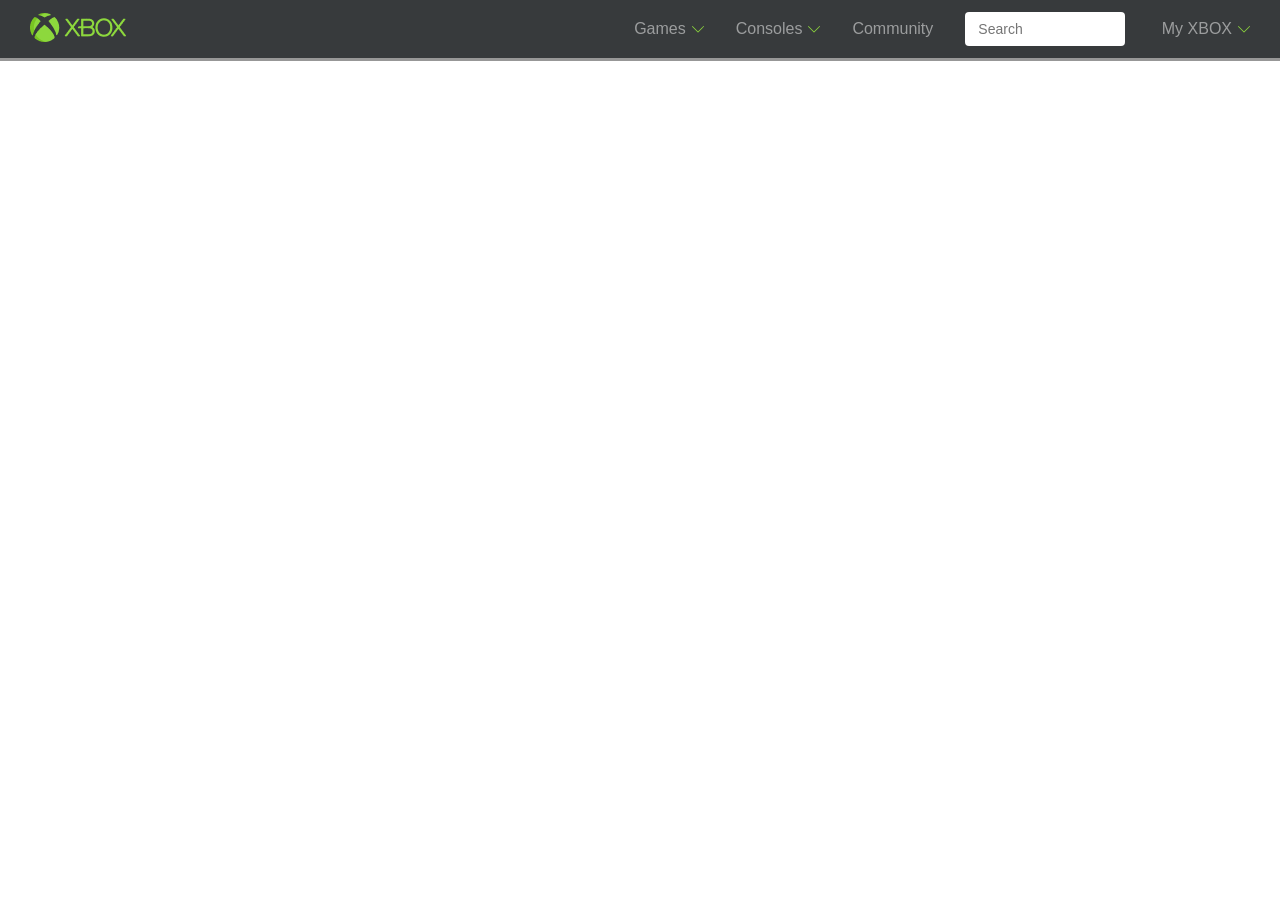
==== 2 работа/index.html @ 061c50a7 "Add files via upload" ====
<!DOCTYPE html>
<html lang="en">
<head>
  <meta charset="UTF-8">
  <meta name="viewport" content="width=device-width, initial-scale=1.0">
  <title>Гарипова</title>
  <link rel="stylesheet" href="style.css">
</head>
<body>
   <header>
      <div class="header-container">
        <a href="#"><img src="./img/logo.png" alt="" /></a>
        <ul class="nav-list">
          <li>
            <a href="#">Games</a><img src="./img/down-arrow.png" alt="" />
          </li>
          <li>
            <a href="#">Consoles</a><img src="./img/down-arrow.png" alt="" />
          </li>
          <li><a href="#">Community</a></li>
          <input
            type="text"
            class="search-input"
            name="username"
            placeholder="Search"
          />
          <li>
            <a href="#"><img src="./img/user.png" alt="" /> My XBOX</a>
            <img src="./img/down-arrow.png" alt="" />
          </li>
        </ul>
      </div>
    </header>
</body>
</html>
---- 2 работа/style.css ----
@font-face {
  font-family: "HelveticaNeueR";
  src: url(./fonts/HelveticaNeue-Roman.otf);
}
* {
  padding: 0;
  margin: 0;
  box-sizing: border-box;
}
:root {
  --font-family: "HelveticaNeueR", sans-serif;
}
.container {
  max-width: 1130px;
  padding: 0 10px;
  margin: 0 auto;
}
header {
  background: #373a3c;
  border-bottom: 3px solid #979797;
  padding: 12px 0;
  /* position: sticky; УБРАНО */
  /* top: 0; УБРАНО */
}
.header-container {
  max-width: 1300px;
  margin: 0 auto;
  padding: 0 30px;
  display: flex;
  align-items: center;
  justify-content: space-between;
  flex-wrap: wrap;
  gap: 20px;
}
.header-container li {
  display: flex;
  align-items: center;
  gap: 6px;
  cursor: pointer;
}
.header-container a {
  text-decoration: none;
  font-family: var(--font-family);
  font-weight: 400;
  font-size: 16px;
  line-height: 100%;
  color: rgba(255, 255, 255, 0.5);
}
.nav-list {
  display: flex;
  align-items: center;
  gap: 32px;
  list-style: none;
  flex-wrap: wrap;
}
.search-input {
  border: 1px solid rgba(255, 255, 255, 0.2);
  border-radius: 4px;
  padding: 8px 12px;
  font-family: var(--font-family);
  font-size: 14px;
  color: white;
  outline: none;
  width: 160px;
}
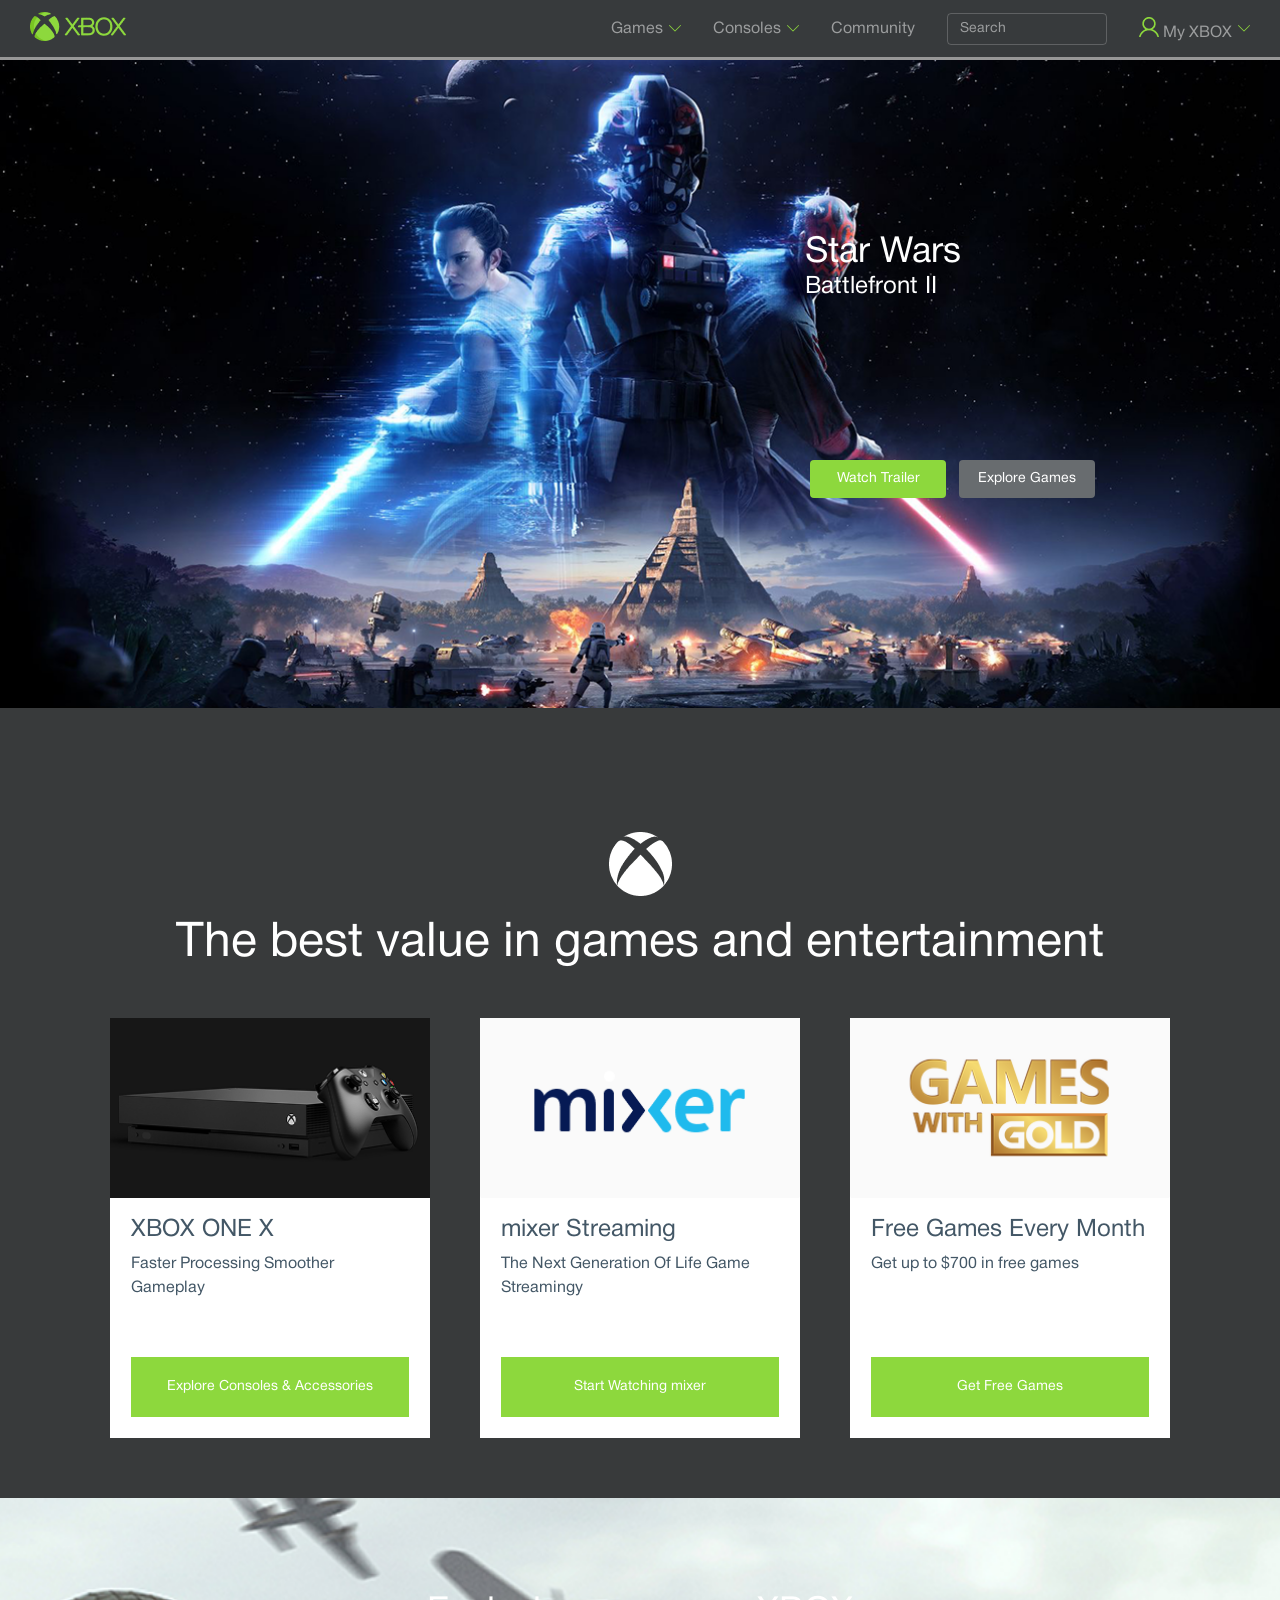
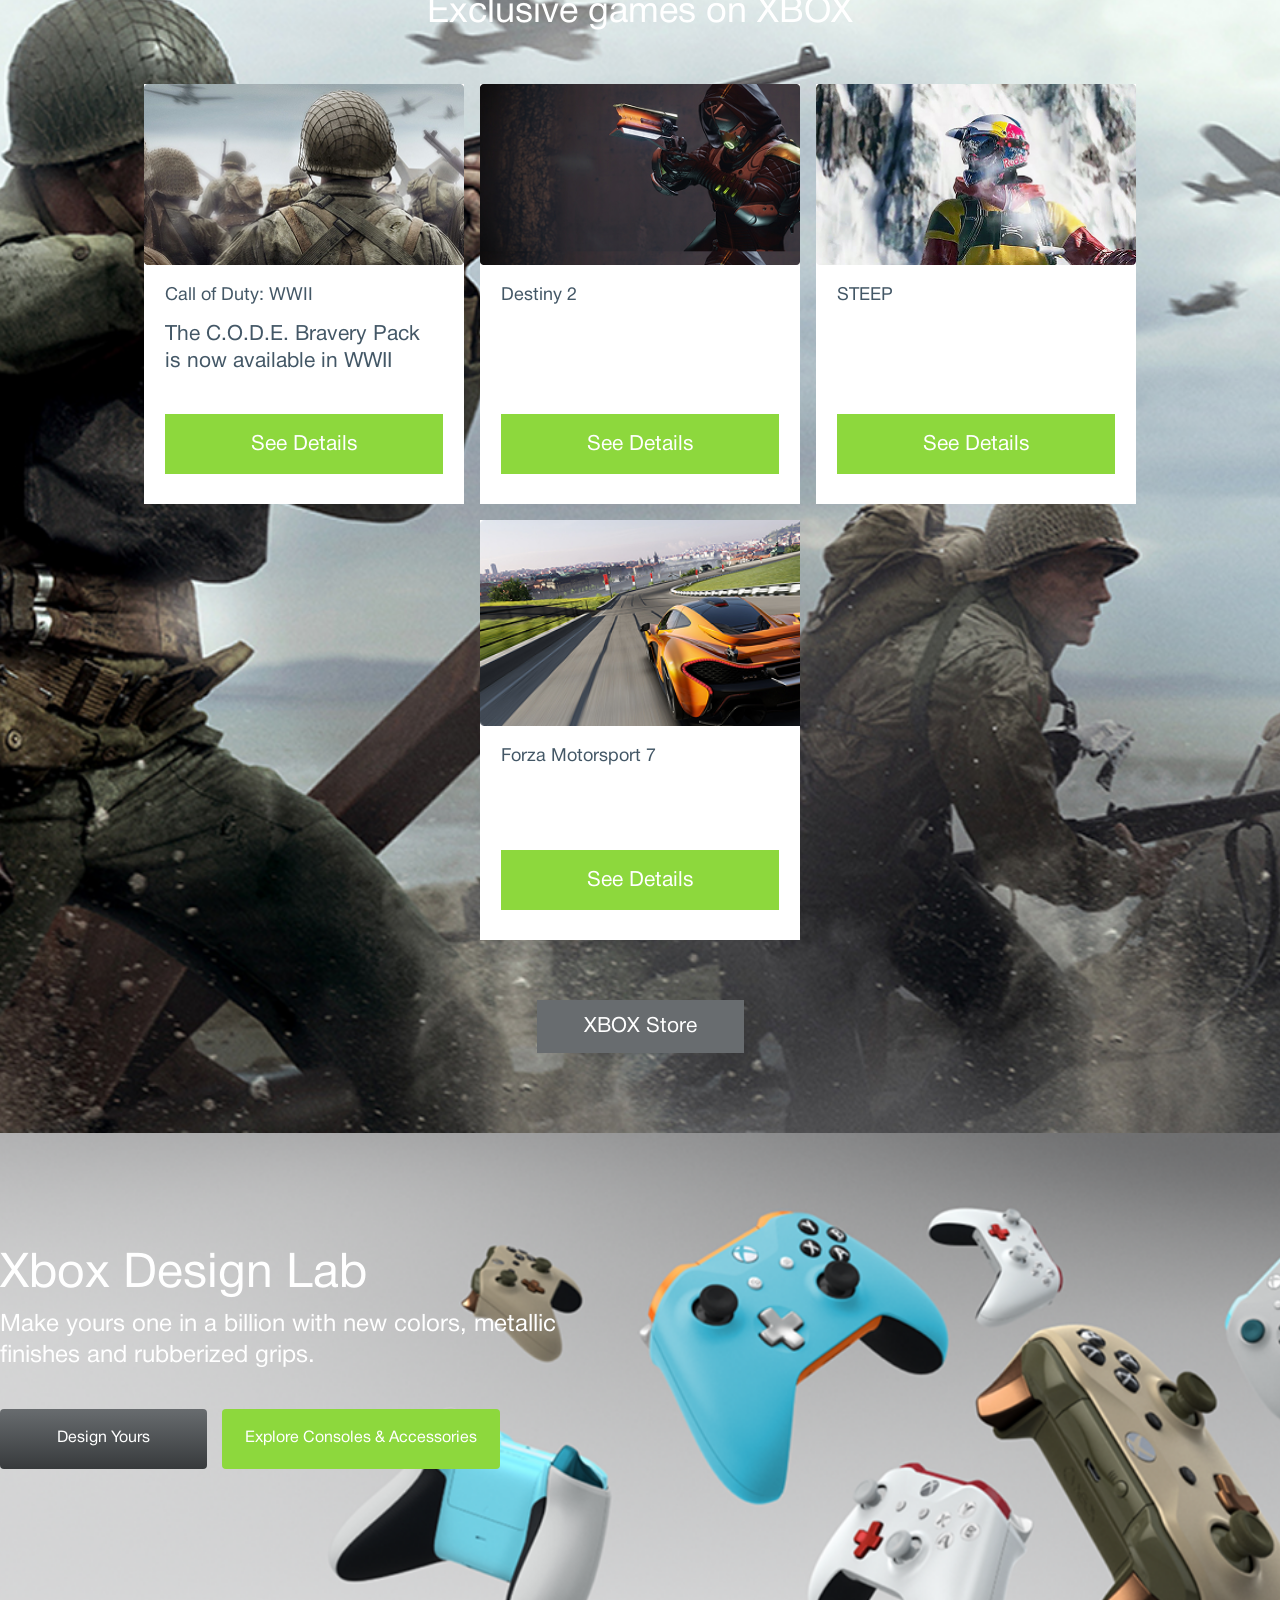
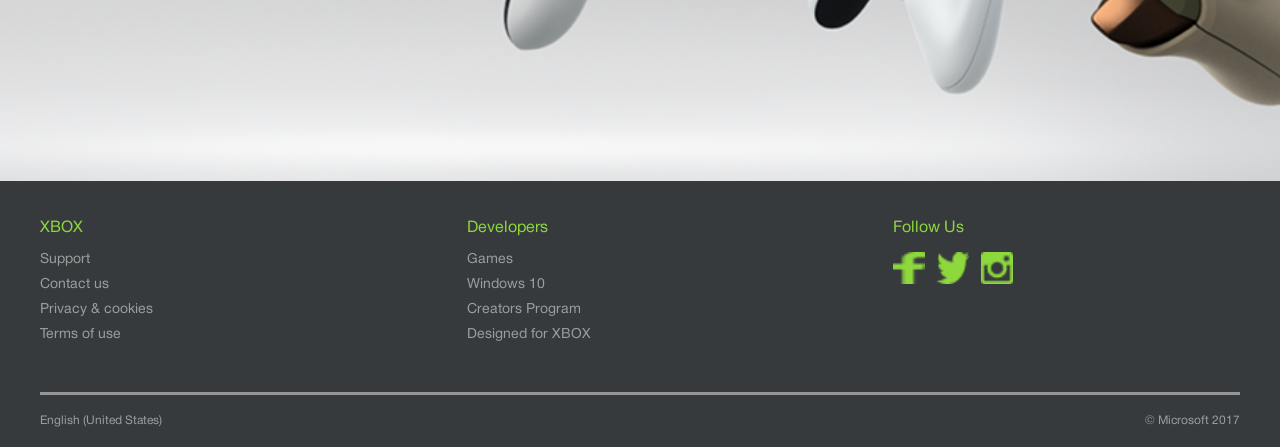
==== commit 71a04a69: "Add files via upload" ====
--- a/2 работа/index.html
+++ b/2 работа/index.html
@@ -1,15 +1,15 @@
 <!DOCTYPE html>
 <html lang="en">
-<head>
-  <meta charset="UTF-8">
-  <meta name="viewport" content="width=device-width, initial-scale=1.0">
-  <title>Гарипова</title>
-  <link rel="stylesheet" href="style.css">
-</head>
-<body>
-   <header>
+  <head>
+    <meta charset="UTF-8" />
+    <meta name="viewport" content="width=device-width, initial-scale=1.0" />
+    <title>Гарипова</title>
+    <link rel="stylesheet" href="style.css" />
+  </head>
+  <body>
+    <header>
       <div class="header-container">
-        <a href="#"><img src="./img/logo.png" alt="" /></a>
+        <a href="#"><img src="./img/logo.png" alt="Logo" /></a>
         <ul class="nav-list">
           <li>
             <a href="#">Games</a><img src="./img/down-arrow.png" alt="" />
@@ -25,11 +25,172 @@
             placeholder="Search"
           />
           <li>
-            <a href="#"><img src="./img/user.png" alt="" /> My XBOX</a>
-            <img src="./img/down-arrow.png" alt="" />
+            <a href="#"><img src="./img/Shape.png" alt="" /> My XBOX</a>
+            <img src="img/down-arrow.png" alt="" />
           </li>
         </ul>
       </div>
     </header>
-</body>
+
+    <main>
+      <!-- секция Hero -->
+      <section class="hero">
+        <div class="container hero-container">
+          <div class="hero-content">
+            <h1 class="hero-title">Star Wars</h1>
+            <h2 class="hero-subtitle">Battlefront II</h2>
+            <div class="hero-buttons">
+              <button class="btn btn-primary">Watch Trailer</button>
+              <button class="btn btn-secondary">Explore Games</button>
+            </div>
+          </div>
+        </div>
+      </section>
+
+      <!-- секция Highlights с иконкой -->
+      <section class="highlights">
+        <div class="container">
+          <div class="highlights-icon">
+            <img src="./img/icon.png" alt="XBOX Icon" />
+          </div>
+          <h2 class="highlights-title">
+            The best value in games and entertainment
+          </h2>
+          <div class="highlights-grid">
+            <div class="highlight-card">
+              <img src="./img/card_1.png" alt="Games with Gold" class="card-image" />
+              <div class="card-content">
+                <h3 class="card-title">XBOX ONE X</h3>
+                <p class="card-desc">Faster Processing Smoother Gameplay</p>
+                <button class="card-btn">Explore Consoles & Accessories</button>
+              </div>
+            </div>
+            <div class="highlight-card">
+              <img src="./img/card_2.png" alt="XBOX One X" class="card-image" />
+              <div class="card-content">
+                <h3 class="card-title">mixer Streaming</h3>
+                <p class="card-desc">The Next Generation Of Life Game Streamingy</p>
+                <button class="card-btn">Start Watching mixer</button>
+              </div>
+            </div>
+            <div class="highlight-card">
+              <img src="./img/card_3.png" alt="Mixer Streaming" class="card-image" />
+              <div class="card-content">
+                <h3 class="card-title">Free Games Every Month</h3>
+                <p class="card-desc">Get up to $700 in free games</p>
+                <button class="card-btn">Get Free Games</button>
+              </div>
+            </div>
+          </div>
+        </div>
+      </section>
+
+      <!-- Третья секция Exclusive games -->
+      <section class="exclusive">
+        <div class="exclusive-container">
+          <h2 class="exclusive-title">Exclusive games on XBOX</h2>
+          <div class="exclusive-grid">
+            <!-- Карточка 1 -->
+            <div class="exclusive-card">
+              <img src="img/с_1.png" alt="Call of Duty" />
+              <div class="exclusive-card-content">
+                <div class="exclusive-card-text">
+                  <h3 class="exclusive-game-title">Call of Duty: WWII</h3>
+                  <p class="exclusive-game-desc">
+                    The C.O.D.E. Bravery Pack<br />is now available in WWII
+                  </p>
+                </div>
+                <button class="exclusive-card-btn">See Details</button>
+              </div>
+            </div>
+            <!-- Карточка 2 -->
+            <div class="exclusive-card">
+              <img src="img/с_2.png" alt="Destiny 2" />
+              <div class="exclusive-card-content">
+                <div class="exclusive-card-text">
+                  <h3 class="exclusive-game-title">Destiny 2</h3>
+                </div>
+                <button class="exclusive-card-btn">See Details</button>
+              </div>
+            </div>
+            <!-- Карточка 3 -->
+            <div class="exclusive-card">
+              <img src="img/с_3.png" alt="STEEP" />
+              <div class="exclusive-card-content">
+                <div class="exclusive-card-text">
+                  <h3 class="exclusive-game-title">STEEP</h3>
+                </div>
+                <button class="exclusive-card-btn">See Details</button>
+              </div>
+            </div>
+            <!-- Карточка 4 -->
+            <div class="exclusive-card">
+              <img src="img/с_4.png" alt="Forza Motorsport 7" />
+              <div class="exclusive-card-content">
+                <div class="exclusive-card-text">
+                  <h3 class="exclusive-game-title">Forza Motorsport 7</h3>
+                </div>
+                <button class="exclusive-card-btn">See Details</button>
+              </div>
+            </div>
+          </div>
+          <div class="exclusive-store-btn-wrapper">
+            <button class="exclusive-store-btn">XBOX Store</button>
+          </div>
+        </div>
+      </section>
+
+
+      <!-- Четвертая секция Xbox Design Lab -->
+      <section class="design-lab">
+        <div class="design-lab-container">
+          <div class="design-lab-content">
+            <h2 class="design-lab-title">Xbox Design Lab</h2>
+            <p class="design-lab-desc">Make yours one in a billion with new colors, metallic finishes and rubberized grips.</p>
+            <div class="design-lab-buttons">
+              <button class="design-lab-btn-primary">Design Yours</button>
+              <button class="design-lab-btn-secondary">Explore Consoles & Accessories</button>
+            </div>
+          </div>
+        </div>
+      </section>
+<footer class="footer">
+  <div class="footer-container">
+    <div class="footer-column">
+      <h4 class="footer-heading">XBOX</h4>
+      <ul class="footer-links">
+        <li><a href="#">Support</a></li>
+        <li><a href="#">Contact us</a></li>
+        <li><a href="#">Privacy & cookies</a></li>
+        <li><a href="#">Terms of use</a></li>
+      </ul>
+    </div>
+    <div class="footer-column">
+      <h4 class="footer-heading">Developers</h4>
+      <ul class="footer-links">
+        <li><a href="#">Games</a></li>
+        <li><a href="#">Windows 10</a></li>
+        <li><a href="#">Creators Program</a></li>
+        <li><a href="#">Designed for XBOX</a></li>
+      </ul>
+    </div>
+    <div class="footer-column">
+      <h4 class="footer-heading">Follow Us</h4>
+      <div class="social-links">
+        <img src="./img/Faacebook.png" alt="Facebook" />
+        <img src="./img/Twitter.png" alt="Twitter" />
+        <img src="./img/Instagram.png" alt="Instagram" />
+      </div>
+    </div>
+  </div>
+  <div class="footer-bottom">
+    <div class="footer-container">
+      <span class="language">English (United States)</span>
+      <span class="copyright">© Microsoft 2017</span>
+    </div>
+  </div>
+</footer>
+
+    </main>
+  </body>
 </html>
--- a/2 работа/style.css
+++ b/2 работа/style.css
@@ -2,26 +2,30 @@
   font-family: "HelveticaNeueR";
   src: url(./fonts/HelveticaNeue-Roman.otf);
 }
+
 * {
   padding: 0;
   margin: 0;
   box-sizing: border-box;
 }
+
 :root {
   --font-family: "HelveticaNeueR", sans-serif;
 }
+
 .container {
   max-width: 1130px;
   padding: 0 10px;
   margin: 0 auto;
 }
+
+/* ========== HEADER ========== */
 header {
   background: #373a3c;
   border-bottom: 3px solid #979797;
   padding: 12px 0;
-  /* position: sticky; УБРАНО */
-  /* top: 0; УБРАНО */
-}
+}
+
 .header-container {
   max-width: 1300px;
   margin: 0 auto;
@@ -32,12 +36,14 @@
   flex-wrap: wrap;
   gap: 20px;
 }
+
 .header-container li {
   display: flex;
   align-items: center;
   gap: 6px;
   cursor: pointer;
 }
+
 .header-container a {
   text-decoration: none;
   font-family: var(--font-family);
@@ -46,6 +52,7 @@
   line-height: 100%;
   color: rgba(255, 255, 255, 0.5);
 }
+
 .nav-list {
   display: flex;
   align-items: center;
@@ -53,6 +60,7 @@
   list-style: none;
   flex-wrap: wrap;
 }
+
 .search-input {
   border: 1px solid rgba(255, 255, 255, 0.2);
   border-radius: 4px;
@@ -62,4 +70,768 @@
   color: white;
   outline: none;
   width: 160px;
+  background: transparent;
+}
+
+.search-input::placeholder {
+  color: rgba(255, 255, 255, 0.5);
+}
+
+/* ========== HERO СЕКЦИЯ ========== */
+.hero {
+  background-image: url('./img/bg.png');
+  background-size: cover;
+  background-position: center;
+  background-repeat: no-repeat;
+  height: 648px;
+  position: relative;
+}
+
+.hero-container {
+  position: relative;
+  z-index: 2;
+  height: 648px;
+}
+
+.hero-title {
+  position: absolute;
+  top: 175px;
+  right: 100px;
+  font-family: var(--font-family);
+  font-weight: 400;
+  font-size: 36px;
+  color: #fff;
+  margin: 0;
+  text-align: left;
+  width: 100%;
+  max-width: 300px;
+}
+
+.hero-subtitle {
+  position: absolute;
+  top: 215px;
+  right: 100px;
+  font-family: var(--font-family);
+  font-weight: 400;
+  font-size: 24px;
+  color: #fff;
+  margin: 0;
+  text-align: left;
+  width: 100%;
+  max-width: 300px;
+}
+
+.hero-buttons {
+  position: absolute;
+  top: 400px;
+  right: 110px;
+  display: flex;
+  gap: 13px;
+}
+
+.btn {
+  width: 136px;
+  height: 38px;
+  font-family: var(--font-family);
+  font-weight: 400;
+  font-size: 14px;
+  border-radius: 4px;
+  cursor: pointer;
+  border: none;
+}
+
+.btn-primary {
+  background-color: #8DD83D;
+  color: white;
+}
+
+.btn-secondary {
+  background-color: #686C6F;
+  color: white;
+}
+
+/* ========== HIGHLIGHTS СЕКЦИЯ ========== */
+.highlights {
+  background-color: #383a3b;
+  padding: 60px 0;
+}
+
+.highlights-icon {
+  text-align: center;
+  margin-top: 64px;
+  margin-bottom: 20px;
+}
+
+.highlights-icon img {
+  display: inline-block;
+}
+
+.highlights-title {
+  font-family: var(--font-family);
+  font-weight: 400;
+  font-size: 48px;
+  color: #fff;
+  text-align: center;
+  margin-bottom: 20px;
+}
+
+.highlights-grid {
+  display: flex;
+  justify-content: center;
+  gap: 50px;
+  margin-top: 50px;
+  flex-wrap: wrap;
+}
+
+.highlight-card {
+  background-color: #fff;
+  border-radius: 0;
+  overflow: hidden;
+  width: 320px;
+  height: 420px;
+  display: flex;
+  flex-direction: column;
+}
+
+.card-image {
+  width: 100%;
+  height: 180px;
+  object-fit: cover;
+}
+
+.card-content {
+  padding: 0 21px;
+  flex: 1;
+  display: flex;
+  flex-direction: column;
+}
+
+.card-title {
+  font-family: var(--font-family);
+  font-weight: 400;
+  font-size: 24px;
+  color: #435766;
+  margin: 20px 0 10px;
+  text-align: left;
+}
+
+.card-desc {
+  font-family: var(--font-family);
+  font-weight: 400;
+  font-size: 16px;
+  color: #435766;
+  line-height: 1.5;
+  margin-bottom: 20px;
+  text-align: left;
+}
+
+.card-btn {
+  background-color: #8DD83D;
+  color: white;
+  border: none;
+  font-family: var(--font-family);
+  font-weight: 400;
+  font-size: 14px;
+  cursor: pointer;
+  transition: opacity 0.2s;
+  width: 278px;
+  height: 60px;
+  margin-top: auto;
+  margin-bottom: 21px;
+  margin-left: auto;
+  margin-right: auto;
+  border-radius: 0;
+}
+
+.card-btn:hover {
+  opacity: 0.8;
+}
+
+/* ========== ТРЕТЬЯ СЕКЦИЯ EXCLUSIVE - ПО ЦЕНТРУ ========== */
+.exclusive {
+  background-image: url('./img/bg_2.png');
+  background-size: cover;
+  background-position: center;
+  background-repeat: no-repeat;
+  width: 100%;
+  min-height: 880px;
+  padding: 0;
+}
+
+.exclusive-container {
+  max-width: 1400px;
+  margin: 0 auto;
+  padding: 0 20px;
+}
+
+.exclusive-title {
+  font-family: var(--font-family);
+  font-weight: 400;
+  font-size: 36px;
+  color: #fff;
+  text-align: center;
+  padding-top: 97px;
+  margin-bottom: 53px;
+}
+
+/* Карточки по центру, flex-wrap для адаптива */
+.exclusive-grid {
+  display: flex;
+  justify-content: center;
+  align-items: center;
+  gap: 16px;
+  flex-wrap: wrap;
+}
+
+.exclusive-card {
+  background-color: #fff;
+  width: 320px;
+  height: 420px;
+  border-radius: 0;
+  overflow: hidden;
+  display: flex;
+  flex-direction: column;
+}
+
+.exclusive-card img {
+  width: 100%;
+  height: auto;
+  object-fit: cover;
+}
+
+/* Контент карточки - выравнивание кнопки внизу */
+.exclusive-card-content {
+  padding: 0 21px;
+  flex: 1;
+  display: flex;
+  flex-direction: column;
+  padding-bottom: 30px;
+}
+
+.exclusive-card-text {
+  flex: 1;
+}
+
+.exclusive-game-title {
+  font-family: var(--font-family);
+  font-weight: 400;
+  font-size: 18px;
+  color: #435766;
+  margin-top: 22px;
+  text-align: left;
+}
+
+.exclusive-game-desc {
+  font-family: var(--font-family);
+  font-weight: 400;
+  font-size: 21px;
+  color: #435766;
+  margin-top: 16px;
+  text-align: left;
+  line-height: 1.3;
+}
+
+/* Кнопка в карточке третьей секции */
+.exclusive-card-btn {
+  width: 278px;
+  height: 60px;
+  background-color: #8DD83D;
+  border: none;
+  font-family: var(--font-family);
+  font-weight: 400;
+  font-size: 21px;
+  line-height: 100%;
+  color: #fff;
+  cursor: pointer;
+  transition: opacity 0.2s;
+  margin-top: 30px;
+  margin-bottom: 0;
+  align-self: center;
+  flex-shrink: 0;
+}
+
+.exclusive-card-btn:hover {
+  opacity: 0.8;
+}
+
+/* Кнопка XBOX Store внизу */
+.exclusive-store-btn-wrapper {
+  display: flex;
+  justify-content: center;
+  margin-top: 60px;
+  padding-bottom: 80px;
+}
+
+.exclusive-store-btn {
+  width: 207px;
+  height: 53px;
+  background-color: #686C6F;
+  border: none;
+  font-family: var(--font-family);
+  font-weight: 400;
+  font-size: 21px;
+  line-height: 100%;
+  color: #fff;
+  cursor: pointer;
+  transition: opacity 0.2s;
+}
+
+.exclusive-store-btn:hover {
+  opacity: 0.8;
+}
+
+/* ========== АДАПТИВНОСТЬ ========== */
+@media (max-width: 768px) {
+  .header-container {
+    padding: 0 15px;
+    flex-direction: column;
+    align-items: flex-start;
+  }
+
+  .nav-list {
+    flex-wrap: wrap;
+    gap: 15px;
+    justify-content: center;
+    width: 100%;
+  }
+
+  .search-input {
+    width: 100%;
+    margin: 5px 0;
+  }
+
+  .hero {
+    height: 500px;
+  }
+
+  .hero-container {
+    height: 500px;
+  }
+
+  .hero-title {
+    top: 120px;
+    right: 20px;
+    font-size: 28px;
+    max-width: 250px;
+  }
+
+  .hero-subtitle {
+    top: 155px;
+    right: 20px;
+    font-size: 18px;
+    max-width: 250px;
+  }
+
+  .hero-buttons {
+    top: 320px;
+    right: 20px;
+    gap: 10px;
+  }
+
+  .btn {
+    width: 120px;
+    height: 34px;
+    font-size: 12px;
+  }
+
+  .highlights {
+    padding: 40px 0;
+  }
+
+  .highlights-icon {
+    margin-top: 50px;
+  }
+
+  .highlights-title {
+    font-size: 28px;
+    margin-bottom: 15px;
+  }
+
+  .highlights-grid {
+    flex-direction: column;
+    align-items: center;
+    gap: 20px;
+    margin-top: 30px;
+  }
+  
+  .exclusive {
+    min-height: auto;
+  }
+  
+  .exclusive-title {
+    font-size: 28px;
+    padding-top: 60px;
+  }
+  
+  .exclusive-container {
+    padding: 0 15px;
+  }
+}
+
+@media (max-width: 480px) {
+  .header-container {
+    padding: 0 10px;
+  }
+
+  .nav-list {
+    gap: 12px;
+  }
+
+  .header-container a {
+    font-size: 14px;
+  }
+
+  .hero {
+    height: 450px;
+  }
+
+  .hero-title {
+    top: 100px;
+    right: 15px;
+    font-size: 24px;
+    max-width: 200px;
+  }
+
+  .hero-subtitle {
+    top: 130px;
+    right: 15px;
+    font-size: 16px;
+    max-width: 200px;
+  }
+
+  .hero-buttons {
+    top: 280px;
+    right: 15px;
+    gap: 8px;
+    flex-direction: column;
+    align-items: flex-end;
+  }
+
+  .highlights-icon {
+    margin-top: 40px;
+  }
+
+  .highlights-title {
+    font-size: 24px;
+    padding: 0 10px;
+  }
+  
+  .exclusive-title {
+    font-size: 24px;
+    padding-top: 40px;
+    margin-bottom: 30px;
+  }
+  
+  .card-btn {
+    width: 240px;
+  }
+  
+  .exclusive-card-btn {
+    width: 240px;
+  }
+}
+
+
+/* ========== ЧЕТВЕРТАЯ СЕКЦИЯ XBOX DESIGN LAB ========== */
+.design-lab {
+  background-image: url('./img/bg_3.png');
+  background-size: cover;
+  background-position: center;
+  background-repeat: no-repeat;
+  width: 100%;
+  min-height: 648px;
+  position: relative;
+}
+
+.design-lab-container {
+  max-width: 1440px;
+  margin: 0 auto;
+  position: relative;
+  min-height: 648px;
+}
+
+/* Контент справа в колонку */
+.design-lab-content {
+  position: absolute;
+  top: 114px;
+
+  max-width: 600px;
+  display: flex;
+  flex-direction: column;
+  align-items: flex-start;
+}
+
+/* Заголовок h2 */
+.design-lab-title {
+  font-family: var(--font-family);
+  font-weight: 400;
+  font-size: 48px;
+  color: #fff;
+  margin: 0;
+  line-height: 1.2;
+}
+
+/* Отступ между h2 и p = 5px */
+.design-lab-desc {
+  font-family: var(--font-family);
+  font-weight: 400;
+  font-size: 24px;
+  color: #fff;
+  margin: 5px 0 0 0;
+  line-height: 1.3;
+}
+
+/* Отступ между p и кнопками = 37px, кнопки в ряд */
+.design-lab-buttons {
+  display: flex;
+  flex-direction: row;
+  gap: 15px;
+  margin-top: 37px;
+  width: 100%;
+}
+
+/* Первая кнопка Design Yours */
+.design-lab-btn-primary {
+  border-radius: 4px;
+  width: 207px;
+  height: 60px;
+  background: linear-gradient(180deg, #686c6f 0%, #373a3c 100%);
+  border: none;
+  font-family: var(--font-family);
+  font-weight: 400;
+  font-size: 16px;
+  line-height: 131%;
+  color: #fff;
+  cursor: pointer;
+  transition: opacity 0.2s;
+}
+
+/* Вторая кнопка Explore Consoles & Accessories */
+.design-lab-btn-secondary {
+  border-radius: 4px;
+  width: 278px;
+  height: 60px;
+  background: #8dd83d;
+  border: none;
+  font-family: var(--font-family);
+  font-weight: 400;
+  font-size: 16px;
+  line-height: 131%;
+  color: #fff;
+  cursor: pointer;
+  transition: opacity 0.2s;
+}
+
+.design-lab-btn-primary:hover,
+.design-lab-btn-secondary:hover {
+  opacity: 0.8;
+}
+
+/* ========== АДАПТИВНОСТЬ ДЛЯ ЧЕТВЕРТОЙ СЕКЦИИ ========== */
+@media (max-width: 1200px) {
+  .design-lab-content {
+    right: 100px;
+    top: 100px;
+  }
+  
+  .design-lab-title {
+    font-size: 40px;
+  }
+  
+  .design-lab-desc {
+    font-size: 20px;
+  }
+}
+
+@media (max-width: 900px) {
+  .design-lab-buttons {
+    flex-direction: column;
+    align-items: center;
+  }
+}
+
+@media (max-width: 768px) {
+  .design-lab {
+    min-height: 500px;
+  }
+  
+  .design-lab-container {
+    min-height: 500px;
+  }
+  
+  .design-lab-content {
+    position: static;
+    padding: 60px 20px;
+    text-align: center;
+    align-items: center;
+    max-width: 100%;
+  }
+  
+  .design-lab-title {
+    font-size: 32px;
+    text-align: center;
+  }
+  
+  .design-lab-desc {
+    font-size: 18px;
+    text-align: center;
+  }
+  
+  .design-lab-buttons {
+    flex-direction: column;
+    align-items: center;
+    gap: 15px;
+  }
+  
+  .design-lab-btn-primary,
+  .design-lab-btn-secondary {
+    width: 240px;
+    height: 50px;
+    font-size: 14px;
+  }
+}
+
+@media (max-width: 480px) {
+  .design-lab-title {
+    font-size: 28px;
+  }
+  
+  .design-lab-desc {
+    font-size: 16px;
+  }
+  
+  .design-lab-btn-primary,
+  .design-lab-btn-secondary {
+    width: 220px;
+    height: 48px;
+    font-size: 13px;
+  }
+}
+
+
+/* ========== FOOTER ========== */
+.footer {
+  background-color: #373a3c;
+  color: rgba(255, 255, 255, 0.5);
+  padding: 40px 40px 0;
+  font-family: var(--font-family);
+}
+
+.footer-container {
+  max-width: 1200px;
+  margin: 0 auto;
+  display: flex;
+  gap: 80px;
+}
+
+.footer-column {
+  flex: 1;
+}
+
+.footer-heading {
+  color: #8dd83d;
+  font-family: var(--font-family);
+  font-weight: 400;
+  font-size: 16px;
+  margin-bottom: 16px;
+}
+
+.footer-links {
+  list-style: none;
+}
+
+.footer-links li {
+  margin-bottom: 10px;
+}
+
+.footer-links a {
+  color: rgba(255, 255, 255, 0.5);
+  font-family: var(--font-family);
+  font-weight: 400;
+  font-size: 14px;
+  text-decoration: none;
+  transition: color 0.2s;
+}
+
+.footer-links a:hover {
+  color: #fff;
+}
+
+.social-links {
+  display: flex;
+  gap: 12px;
+}
+
+.social-links img {
+  width: 32px;
+  height: 32px;
+  transition: opacity 0.2s;
+  cursor: pointer;
+}
+
+.social-links img:hover {
+  opacity: 0.7;
+}
+
+/* Жирная общая черта */
+.footer-bottom {
+  margin-top: 40px;
+  padding: 20px 0;
+  border-top: 3px solid #979797;
+}
+
+.footer-bottom .footer-container {
+  justify-content: space-between;
+  align-items: center;
+  flex-wrap: wrap;
+  gap: 10px;
+}
+
+.language {
+  font-family: var(--font-family);
+  font-weight: 400;
+  font-size: 12px;
+  color: rgba(255, 255, 255, 0.5);
+}
+
+.copyright {
+  font-family: var(--font-family);
+  font-weight: 400;
+  font-size: 12px;
+  color: rgba(255, 255, 255, 0.5);
+}
+
+/* ========== АДАПТИВНОСТЬ ДЛЯ ФУТЕРА ========== */
+@media (max-width: 768px) {
+  .footer {
+    padding: 30px 20px 0;
+  }
+  
+  .footer-container {
+    flex-direction: column;
+    gap: 30px;
+  }
+  
+  .footer-bottom .footer-container {
+    flex-direction: column;
+    text-align: center;
+  }
+}
+
+@media (max-width: 480px) {
+  .footer {
+    padding: 20px 15px 0;
+  }
+  
+  .footer-container {
+    gap: 25px;
+  }
+  
+  .footer-heading {
+    font-size: 14px;
+  }
+  
+  .footer-links a {
+    font-size: 12px;
+  }
 }
